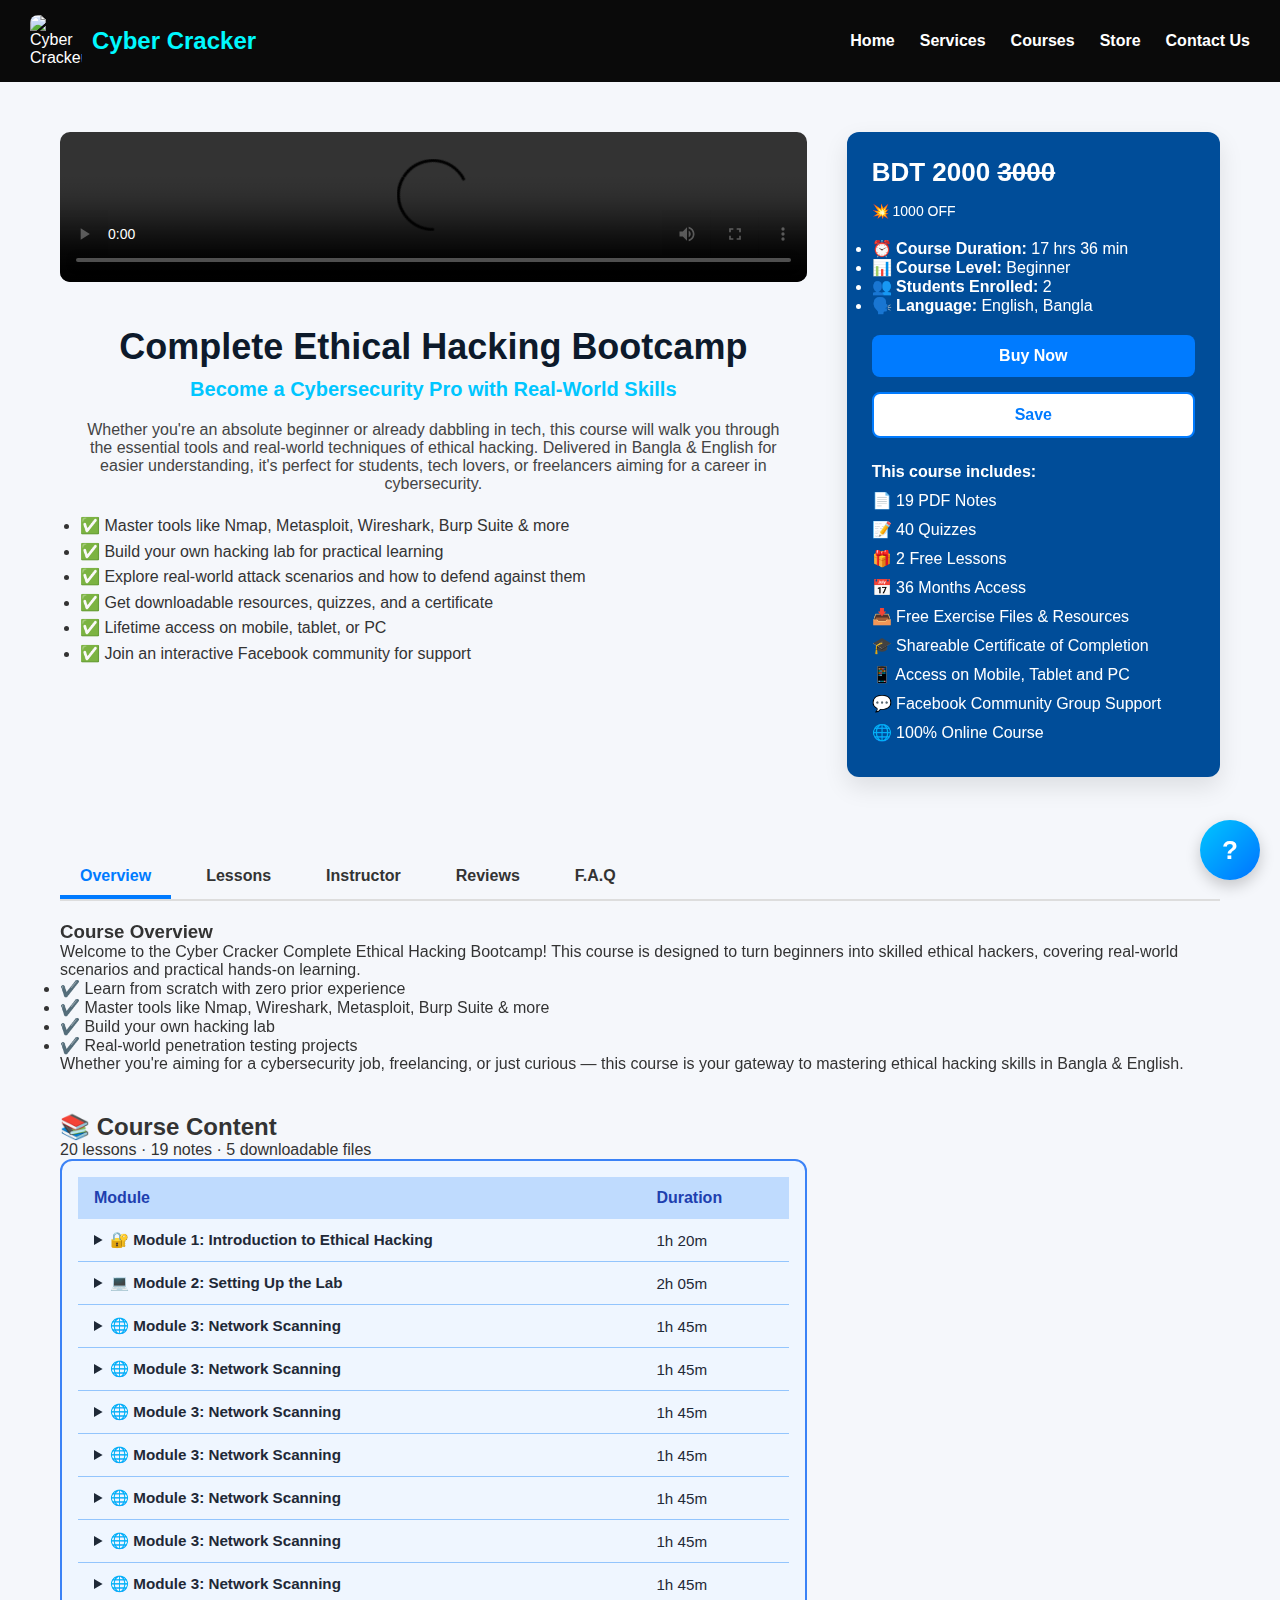
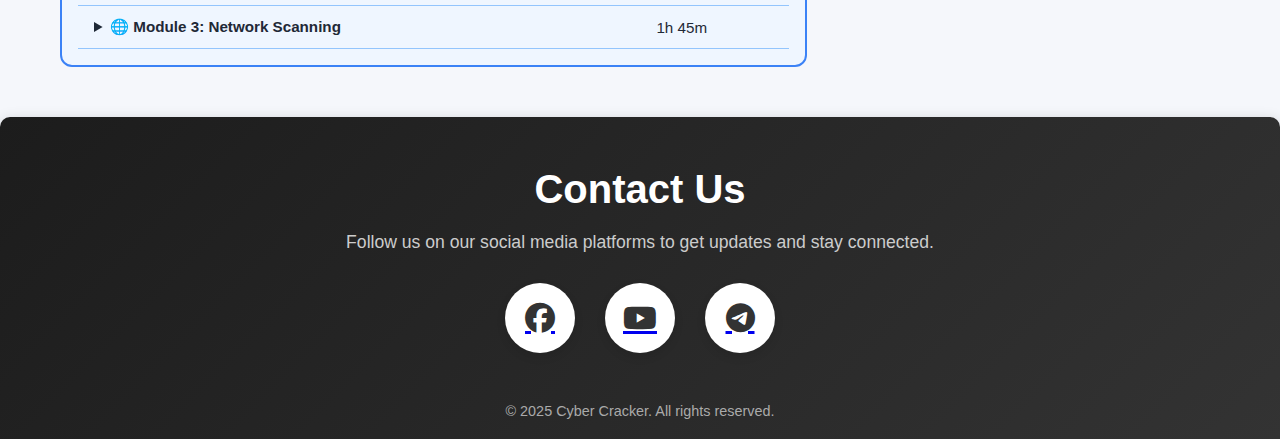
==== course.html @ 9223b0ef "Add files via upload" ====
<!DOCTYPE html>
<html lang="en">
<head>
  <meta charset="UTF-8" />
  <meta name="viewport" content="width=device-width, initial-scale=1.0" />
  <title>Cyber Cracker Course Page</title>
  <link rel="stylesheet" href="styles.css" />
  <script src="https://kit.fontawesome.com/yourkitid.js" crossorigin="anonymous"></script>
  <link href="https://fonts.googleapis.com/css2?family=Inter:wght@400;600;700&display=swap" rel="stylesheet">
  <link rel="stylesheet" href="https://cdnjs.cloudflare.com/ajax/libs/font-awesome/6.5.0/css/all.min.css">
  <style>
    
    * {
      margin: 0;
      padding: 0;
      box-sizing: border-box;
      font-family: 'Inter', sans-serif;
    }

    body {
      background-color: #f5f7fb;
      color: #333;
    }

    header {
      background-color: #0d1a2b;
      padding: 20px;
      display: flex;
      justify-content: space-between;
      align-items: center;
      color: white;
    }
    

    nav ul {
      list-style: none;
      display: flex;
      gap: 20px;
    }

    nav ul li a {
      color: white;
      text-decoration: none;
      font-weight: 600;
    }

    main {
      max-width: 1200px;
      margin: 30px auto;
      padding: 20px;
      display: grid;
      grid-template-columns: 2fr 1fr;
      gap: 40px;
    }

    .video-wrapper iframe, .video-wrapper video {
      width: 100%;
      border-radius: 10px;
    }

    .course-info-box {
      background-color: #004d99;
      color: white;
      padding: 25px;
      border-radius: 12px;
      box-shadow: 0 10px 25px rgba(0, 0, 0, 0.1);
      position: sticky;
      top: 20px;
    }

    .course-info-box h2 {
      font-size: 26px;
      margin-bottom: 15px;
    }

    .price-tag {
      font-size: 22px;
      font-weight: bold;
    }

    .price-tag del {
      color: #ccc;
      margin-left: 10px;
      font-size: 16px;
    }

    .tag-line {
      font-size: 14px;
      margin: 15px 0;
    }

    .go-to-cart, .save-btn {
      display: block;
      width: 100%;
      padding: 12px;
      font-size: 16px;
      font-weight: 600;
      border-radius: 8px;
      margin-top: 15px;
      text-align: center;
    }

    .go-to-cart {
      background-color: #007bff;
      color: white;
      border: none;
    }

    .save-btn {
      background-color: white;
      color: #007bff;
      border: 2px solid #007bff;
    }

    .course-includes {
      margin-top: 25px;
    }

    .course-includes li {
      margin-bottom: 10px;
      list-style: none;
      display: flex;
      align-items: center;
      gap: 10px;
    }

    .course-includes i {
      color: #fff;
    }

    .course-tabs {
      grid-column: span 2;
      margin-top: 40px;
    }

    .tabs {
      display: flex;
      gap: 15px;
      border-bottom: 2px solid #ddd;
      margin-bottom: 20px;
    }

    .tab {
      padding: 10px 20px;
      cursor: pointer;
      font-weight: 600;
    }

    .tab.active {
      border-bottom: 4px solid #007bff;
      color: #007bff;
    }

    .tab-content {
      display: none;
    }

    .tab-content.active {
      display: block;
    }

    footer {
      background: #0d1a2b;
      color: white;
      text-align: center;
      padding: 20px 0;
      margin-top: 40px;
    }

    @media screen and (max-width: 768px) {
      main {
        grid-template-columns: 1fr;
      }

      .course-tabs {
        grid-column: span 1;
      }
    }

    .tab-content {
  transition: opacity 0.4s ease-in-out;
  opacity: 0;
  transform: translateY(10px);
}

.tab-content.active {
  opacity: 1;
  transform: translateY(0);
}

.tab:hover {
  color: #0059ff;
  transition: color 0.3s ease;
}

.review {
  background-color: #ffffff;
  border: 1px solid #ddd;
  border-left: 4px solid #007bff;
  padding: 15px;
  border-radius: 8px;
  margin-bottom: 20px;
  animation: fadeIn 0.5s ease-in;
}

.review-header {
  display: flex;
  justify-content: space-between;
  margin-bottom: 8px;
}

.stars {
  color: gold;
  font-size: 18px;
}

.faq-item {
  background-color: #eef4fb;
  padding: 15px 20px;
  margin-bottom: 15px;
  border-radius: 8px;
  border-left: 4px solid #00c6ff;
}

.faq-item h4 {
  margin-bottom: 6px;
  color: #004d99;
}

@keyframes fadeIn {
  from {
    opacity: 0;
    transform: translateY(8px);
  }
  to {
    opacity: 1;
    transform: translateY(0);
  }
}




  </style>
</head>
<body>
  <!-- Navbar -->
    
      
  <nav style="display: flex; justify-content: space-between; align-items: center; padding: 15px 30px; background-color: #0a0a0a; color: white; position: sticky; top: 0; z-index: 999;">
    
    <!-- Logo and Brand -->
    <div style="display: flex; align-items: center;">
        <img src="images/logo.png" alt="Cyber Cracker Logo" style="height: 52px; width: 52px; margin-right: 10px; border-radius: 8px;">
        <span style="font-size: 24px; font-weight: bold; color: #00f9ff;">Cyber Cracker</span>
    </div>

   

    <!-- Navigation Links -->
    <ul class="nav-links" style="list-style: none; display: flex; gap: 25px; margin: 0; padding: 0;">
        <li><a href="index.html" style="color: white; text-decoration: none;">Home</a></li>
        <li><a href="index.html" style="color: white; text-decoration: none;">Services</a></li>
        <li><a href="index.html" style="color: white; text-decoration: none;">Courses</a></li>
        <li><a href="store.html" style="color: white; text-decoration: none;">Store</a></li>
        <li><a href="#contact" style="color: white; text-decoration: none;">Contact Us</a></li>
    </ul>

    <link rel="stylesheet" href="styles.css" />

    

</nav>



  <main>
    <div class="video-wrapper">
      <video src="preview.mp4" controls></video>
      
      <div class="course-title" style="text-align: center; margin-top: 40px; margin-bottom: 40px; padding: 0 20px; animation: fadeIn 1s ease-in-out;">
        <h1 style="font-size: 36px; color: #0d1a2b; font-weight: 700;">Complete Ethical Hacking Bootcamp</h1>
        <p style="font-size: 20px; color: #00c6ff; font-weight: 600; margin-top: 10px;">Become a Cybersecurity Pro with Real-World Skills</p>
        <p style="font-size: 16px; color: #444; max-width: 800px; margin: 20px auto 10px;">
          Whether you're an absolute beginner or already dabbling in tech, this course will walk you through the essential tools and real-world techniques of ethical hacking. Delivered in Bangla & English for easier understanding, it's perfect for students, tech lovers, or freelancers aiming for a career in cybersecurity.
        </p>
        <ul style="max-width: 800px; margin: 20px auto 0; text-align: left; font-size: 16px; color: #333; line-height: 1.6;">
          <li>✅ Master tools like Nmap, Metasploit, Wireshark, Burp Suite & more</li>
          <li>✅ Build your own hacking lab for practical learning</li>
          <li>✅ Explore real-world attack scenarios and how to defend against them</li>
          <li>✅ Get downloadable resources, quizzes, and a certificate</li>
          <li>✅ Lifetime access on mobile, tablet, or PC</li>
          <li>✅ Join an interactive Facebook community for support</li>
        </ul>
      </div>
      
      <style>
      @keyframes fadeIn {
        0% {
          opacity: 0;
          transform: translateY(20px);
        }
        100% {
          opacity: 1;
          transform: translateY(0);
        }
      }
      </style>
      
    </div>

    

    <div class="course-info-box">
      <h2>BDT 2000 <del>3000</del></h2>
      <p class="tag-line">💥 1000 OFF</p>
      <ul style="margin: 20px 0;">
        <li>⏰ <strong>Course Duration:</strong> 17 hrs 36 min</li>
        <li>📊 <strong>Course Level:</strong> Beginner</li>
        <li>👥 <strong>Students Enrolled:</strong> 2</li>
        <li>🗣️ <strong>Language:</strong> English, Bangla</li>
      </ul>

      
    
      <button class="go-to-cart">Buy Now</button>
      <button class="save-btn">Save</button>
    
      <div class="course-includes">
        <h4 style="margin: 20px 0 10px;">This course includes:</h4>
        <ul>
          <li>📄 19 PDF Notes</li>
          <li>📝 40 Quizzes</li>
          <li>🎁 2 Free Lessons</li>
          <li>📅 36 Months Access</li>
          <li>📥 Free Exercise Files & Resources</li>
          <li>🎓 Shareable Certificate of Completion</li>
          <li>📱 Access on Mobile, Tablet and PC</li>
          <li>💬 Facebook Community Group Support</li>
          <li>🌐 100% Online Course</li>
        </ul>
      </div>


    
      
      
    </div>

    
   
    
    

    <div class="course-tabs">
      <div class="tabs">
        <div class="tab active" data-tab="overview">Overview</div>
        <div class="tab" data-tab="lessons">Lessons</div>
        <div class="tab" data-tab="instructor">Instructor</div>
        <div class="tab" data-tab="reviews">Reviews</div>
        <div class="tab" data-tab="faq">F.A.Q</div>
      </div>
      <div class="tab-content active" id="overview">
        
          <h3>Course Overview</h3>
          <p>Welcome to the Cyber Cracker Complete Ethical Hacking Bootcamp! This course is designed to turn beginners into skilled ethical hackers, covering real-world scenarios and practical hands-on learning.</p>
          <ul>
            <li>✔️ Learn from scratch with zero prior experience</li>
            <li>✔️ Master tools like Nmap, Wireshark, Metasploit, Burp Suite & more</li>
            <li>✔️ Build your own hacking lab</li>
            <li>✔️ Real-world penetration testing projects</li>
          </ul>
          <p>Whether you're aiming for a cybersecurity job, freelancing, or just curious — this course is your gateway to mastering ethical hacking skills in Bangla & English.</p>
        </div>
        <!-- rest of your content -->
      </div>
      
      <div class="tab-content" id="lessons">
        <h3>Course Lessons</h3>
        <ol>
          <li>🔍 Introduction to Ethical Hacking</li>
          <li>💻 Setting Up Kali Linux & Termux</li>
          <li>🌐 Network Scanning with Nmap</li>
          <li>🛠 Vulnerability Analysis with OpenVAS</li>
          <li>🧪 Exploitation Basics (Metasploit)</li>
          <li>🔐 Website Hacking & Bug Bounty Tips</li>
          <li>📂 File & Malware Analysis</li>
          <li>🧑‍💼 Freelancing & Career Path in Cybersecurity</li>
        </ol>
        <p><em>+ 25 more interactive modules & bonus case studies!</em></p>
      </div>
      
      <div class="tab-content" id="instructor">
        <h3>Meet Your Instructor</h3>
        <div style="display: flex; gap: 20px; align-items: center;">
          <img src="images/profile.jpg" alt="Instructor" style="width: 100px; border-radius: 50%;">
          <div>
            <h4>Rubaeat Farhan</h4>
            <p>Cybersecurity Expert & Ethical Hacking Mentor</p>
            <p>With 7+ years of hands-on experience in ethical hacking, bug bounty, and teaching, Farhan has helped thousands of students start their journey into cybersecurity. He makes complex topics simple and fun!</p>
          </div>
        </div>
      </div>
      
      <div class="tab-content" id="reviews">
        <h3>Student Reviews</h3>
        <div class="review">
          <div class="review-header">
            <strong>Tanvir Ahmed</strong>
            <div class="stars">⭐⭐⭐⭐⭐</div>
          </div>
          <p>This course is truly amazing! It helped me understand networking and ethical hacking clearly, especially in Bangla. Thank you Cyber Cracker!</p>
        </div>
      
        <div class="review">
          <div class="review-header">
            <strong>Nusrat Jahan</strong>
            <div class="stars">⭐⭐⭐⭐</div>
          </div>
          <p>The instructor explains everything clearly and practically. A few modules could have more examples, but overall it's a great course!</p>
        </div>
      
        <div class="review">
          <div class="review-header">
            <strong>Raihan Chowdhury</strong>
            <div class="stars">⭐⭐⭐⭐⭐</div>
          </div>
          <p>I never thought I’d understand hacking concepts this easily! The interactive lessons and downloadable resources are so helpful.</p>
        </div>
      </div>
      </div>
      
      <div class="tab-content" id="faq">
        <h3>Frequently Asked Questions</h3>
        <div class="faq-item">
          <h4>🔹 Do I need prior experience in hacking or programming?</h4>
          <p>Nope! This course is beginner-friendly. You’ll learn everything step by step.</p>
        </div>
      
        <div class="faq-item">
          <h4>🔹 Will I get a certificate after completing the course?</h4>
          <p>Yes, a shareable digital certificate will be awarded upon completion.</p>
        </div>
      
        <div class="faq-item">
          <h4>🔹 Can I access the course on mobile?</h4>
          <p>Absolutely! This course is optimized for desktop, tablet, and mobile viewing.</p>
        </div>
      
        <div class="faq-item">
          <h4>🔹 Is there any community support?</h4>
          <p>Yes! Join our active Facebook group and Telegram channel for peer and mentor support.</p>
        </div>
      </div>

      
      

   
    
    
    

    <script>
      const tabs = document.querySelectorAll('.tab');
      const contents = document.querySelectorAll('.tab-content');
    
      tabs.forEach(tab => {
        tab.addEventListener('click', () => {
          tabs.forEach(t => t.classList.remove('active'));
          contents.forEach(c => {
            c.classList.remove('active');
            c.style.display = 'none';
          });
    
          tab.classList.add('active');
          const activeContent = document.getElementById(tab.dataset.tab);
          activeContent.style.display = 'block';
    
          // Delay for animation effect
          setTimeout(() => {
            activeContent.classList.add('active');
          }, 10);
        });
      });
    </script>

<div class="max-w-4xl mx-auto mt-10 p-6 bg-white rounded-2xl shadow-lg">
  <h2 class="text-2xl font-bold text-gray-800 mb-4">📚 Course Content</h2>
  <p class="text-gray-600 mb-6">20 lessons · 19 notes · 5 downloadable files</p>

  <!-- Table Container -->
  <div class="course-table-container">
    <table class="course-table">
      <thead>
        <tr class="table-header">
          <th class="py-3 px-4">Module</th>
          <th class="py-3 px-4">Duration</th>
        </tr>
      </thead>
      <tbody class="table-body">
        
        <tr class="table-row">
          <td class="py-3 px-4">
            <details class="module-details">
              <summary class="module-summary">🔐 Module 1: Introduction to Ethical Hacking</summary>
              <ul class="ml-5 mt-2 list-disc text-sm text-gray-600">
                <li>What is Ethical Hacking?</li>
                <li>Types of Hackers</li>
                <li>Ethics and Laws</li>
              </ul>
            </details>
          </td>
          <td class="py-3 px-4">1h 20m</td>
        </tr>

        <tr class="table-row">
          <td class="py-3 px-4">
            <details class="module-details">
              <summary class="module-summary">💻 Module 2: Setting Up the Lab</summary>
              <ul class="ml-5 mt-2 list-disc text-sm text-gray-600">
                <li>Installing Kali Linux</li>
                <li>Using Termux on Android</li>
                <li>Virtual Machine Basics</li>
              </ul>
            </details>
          </td>
          <td class="py-3 px-4">2h 05m</td>
        </tr>

        <tr class="table-row">
          <td class="py-3 px-4">
            <details class="module-details">
              <summary class="module-summary">🌐 Module 3: Network Scanning</summary>
              <ul class="ml-5 mt-2 list-disc text-sm text-gray-600">
                <li>Nmap Basics</li>
                <li>Scanning Types</li>
                <li>Understanding Ports</li>
              </ul>
            </details>
          </td>
          <td class="py-3 px-4">1h 45m</td>
        </tr>

        <tr class="table-row">
          <td class="py-3 px-4">
            <details class="module-details">
              <summary class="module-summary">🌐 Module 3: Network Scanning</summary>
              <ul class="ml-5 mt-2 list-disc text-sm text-gray-600">
                <li>Nmap Basics</li>
                <li>Scanning Types</li>
                <li>Understanding Ports</li>
              </ul>
            </details>
          </td>
          <td class="py-3 px-4">1h 45m</td>
        </tr>

        <tr class="table-row">
          <td class="py-3 px-4">
            <details class="module-details">
              <summary class="module-summary">🌐 Module 3: Network Scanning</summary>
              <ul class="ml-5 mt-2 list-disc text-sm text-gray-600">
                <li>Nmap Basics</li>
                <li>Scanning Types</li>
                <li>Understanding Ports</li>
              </ul>
            </details>
          </td>
          <td class="py-3 px-4">1h 45m</td>
        </tr>

        <tr class="table-row">
          <td class="py-3 px-4">
            <details class="module-details">
              <summary class="module-summary">🌐 Module 3: Network Scanning</summary>
              <ul class="ml-5 mt-2 list-disc text-sm text-gray-600">
                <li>Nmap Basics</li>
                <li>Scanning Types</li>
                <li>Understanding Ports</li>
              </ul>
            </details>
          </td>
          <td class="py-3 px-4">1h 45m</td>
        </tr>

        <tr class="table-row">
          <td class="py-3 px-4">
            <details class="module-details">
              <summary class="module-summary">🌐 Module 3: Network Scanning</summary>
              <ul class="ml-5 mt-2 list-disc text-sm text-gray-600">
                <li>Nmap Basics</li>
                <li>Scanning Types</li>
                <li>Understanding Ports</li>
              </ul>
            </details>
          </td>
          <td class="py-3 px-4">1h 45m</td>
        </tr>

        <tr class="table-row">
          <td class="py-3 px-4">
            <details class="module-details">
              <summary class="module-summary">🌐 Module 3: Network Scanning</summary>
              <ul class="ml-5 mt-2 list-disc text-sm text-gray-600">
                <li>Nmap Basics</li>
                <li>Scanning Types</li>
                <li>Understanding Ports</li>
              </ul>
            </details>
          </td>
          <td class="py-3 px-4">1h 45m</td>
        </tr>

        <tr class="table-row">
          <td class="py-3 px-4">
            <details class="module-details">
              <summary class="module-summary">🌐 Module 3: Network Scanning</summary>
              <ul class="ml-5 mt-2 list-disc text-sm text-gray-600">
                <li>Nmap Basics</li>
                <li>Scanning Types</li>
                <li>Understanding Ports</li>
              </ul>
            </details>
          </td>
          <td class="py-3 px-4">1h 45m</td>
        </tr>

        <tr class="table-row">
          <td class="py-3 px-4">
            <details class="module-details">
              <summary class="module-summary">🌐 Module 3: Network Scanning</summary>
              <ul class="ml-5 mt-2 list-disc text-sm text-gray-600">
                <li>Nmap Basics</li>
                <li>Scanning Types</li>
                <li>Understanding Ports</li>
              </ul>
            </details>
          </td>
          <td class="py-3 px-4">1h 45m</td>
        </tr>

      

        <!-- Add more modules here as needed -->

      </tbody>
    </table>
  </div>
</div>

<!-- Custom CSS -->
<style>
  /* Container */
  .course-table-container {
    border: 2px solid #3b82f6;
    border-radius: 0.75rem;
    padding: 1rem;
    background-color: #eff6ff;
    animation: fadeIn 1s ease-in-out;
  }

  /* Table Styling */
  .course-table {
    width: 100%;
    border-collapse: collapse;
    animation: fadeIn 1.5s ease-in-out;
  }

  /* Table Header */
  .table-header {
    background-color: #bfdbfe;
    color: #1e40af;
    text-align: left;
  }

  .table-header th {
    padding: 0.75rem 1rem;
    font-size: 1rem;
    font-weight: 600;
  }

  /* Table Row */
  .table-row {
    border-bottom: 1px solid #93c5fd;
    transition: transform 0.2s ease-in-out;
  }

  .table-row:hover {
    background-color: #dbeafe;
    transform: translateX(5px); /* Subtle shift on hover */
  }

  /* Module Details Animation */
  details {
    cursor: pointer;
    transition: max-height 0.3s ease-out;
    overflow: hidden;
  }

  .module-summary {
    font-weight: 600;
    transition: color 0.3s ease;
  }

  .module-summary:hover {
    color: #3b82f6;
  }

  /* Fade in animation for table rows */
  @keyframes fadeIn {
    from {
      opacity: 0;
    }
    to {
      opacity: 1;
    }
  }

  /* Style for collapsed details (initially hidden content) */
  details[open] {
    animation: slideIn 0.3s ease-out;
  }

  details[open] ul {
    padding-left: 1rem;
    opacity: 1;
  }

  /* Animation when opening details */
  @keyframes slideIn {
    from {
      max-height: 0;
      opacity: 0;
    }
    to {
      max-height: 1000px;
      opacity: 1;
    }
  }

  /* Row text styling */
  .table-row td {
    padding: 0.75rem 1rem;
    font-size: 0.95rem;
    color: #1f2937;
  }

  /* Table Body */
  .table-body {
    color: #1f2937;
  }

  /* Module Details */
  details[open] summary {
    font-weight: bold;
  }
</style>

<!-- Custom JavaScript -->
<script>
  // Add a smooth animation to the details element when expanding or collapsing
  const detailsElements = document.querySelectorAll('details');

  detailsElements.forEach(detail => {
    detail.addEventListener('toggle', () => {
      if (detail.open) {
        detail.style.transition = 'max-height 0.3s ease-out';
      }
    });
  });
</script>


    
   
    
  </main>

  <!-- Contact Section -->
<section id="contact" class="contact-section">
  <div class="contact-content">
      <h2 class="third-title">Contact Us</h2>
      <p class="contact-description">Follow us on our social media platforms to get updates and stay connected.</p>
      
      <div class="social-links">
          <a href="https://www.facebook.com/profile.php?id=61560776773210" target="_blank" class="social-link">
              <i class="fab fa-facebook"></i>
          </a>
          <a href="https://youtube.com/@cybercracker123?si=l2vcrTGrDZESNWYc" target="_blank" class="social-link">
              <i class="fab fa-youtube"></i>
          </a>
          <a href="https://t.me/cybercracker123" target="_blank" class="social-link">
              <i class="fab fa-telegram"></i>
          </a>
      </div>
  </div>

  <div class="copyright">
      <p>&copy; 2025 Cyber Cracker. All rights reserved.</p>
  </div>
</section>

<style>
  /* Contact Section */
  .contact-section {
      background: linear-gradient(135deg, #1c1c1c, #333);
      padding: 50px 20px 0;
      text-align: center;
      border-radius: 10px 10px 0 0;
      box-shadow: 0 4px 15px rgba(0, 0, 0, 0.2);
  }

  .contact-content {
      padding-bottom: 30px;
  }

  .third-title {
      font-size: 2.5rem;
      font-weight: 700;
      color: #fff;
      margin-bottom: 20px;
      animation: fadeInUp 1s ease-out;
  }

  .contact-description {
      color: #ccc;
      font-size: 1.1rem;
      margin-bottom: 30px;
      animation: fadeInUp 1.2s ease-out;
  }

  .social-links {
      display: flex;
      justify-content: center;
      gap: 30px;
      animation: fadeInUp 1.5s ease-out;
  }

  .social-link {
      display: flex;
      align-items: center;
      justify-content: center;
      transition: transform 0.3s ease, box-shadow 0.3s ease;
      border-radius: 50%;
      width: 70px;
      height: 70px;
      background: #fff;
      box-shadow: 0 4px 10px rgba(0, 0, 0, 0.1);
  }

  .social-link i {
      font-size: 30px;
      color: #333;
      transition: color 0.3s ease, transform 0.3s ease;
  }

  .social-link:hover {
      transform: translateY(-5px);
      box-shadow: 0 10px 15px rgba(0, 0, 0, 0.2);
  }

  .social-link:hover i {
      color: #fff;
      transform: scale(1.1);
  }

  .fab.fa-facebook:hover {
      color: #4267B2;
  }

  .fab.fa-youtube:hover {
      color: #FF0000;
  }

  .fab.fa-telegram:hover {
      color: #0088cc;
  }

  /* Copyright */
  .copyright {
      padding: 20px 0;
      background-color: linear-gradient(135deg, #1c1c1c, #333);
      color: #aaa;
      font-size: 0.9rem;
      
  }

  .copyright p {
      margin: 0;
  }
</style>

  


  <script src="https://kit.fontawesome.com/yourkitid.js" crossorigin="anonymous"></script>
</body>
</html>

<!DOCTYPE html>
<html lang="en">
<head>
  <meta charset="UTF-8">
  <title>Helpline Widget</title>
  <style>
    /* ========== General Reset ========== */
    * {
      box-sizing: border-box;
      font-family: 'Segoe UI', sans-serif;
      margin: 0;
      padding: 0;
    }

    /* ========== Helpline Button ========== */
    #helpline-button {
      position: fixed;
      bottom: 20px;
      right: 20px;
      background: linear-gradient(135deg, #00c6ff, #0072ff);
      color: white;
      border: none;
      border-radius: 50%;
      width: 60px;
      height: 60px;
      font-size: 26px;
      font-weight: bold;
      cursor: pointer;
      z-index: 1000;
      box-shadow: 0 6px 15px rgba(0, 0, 0, 0.2);
      transition: transform 0.3s ease;
    }

    #helpline-button:hover {
      transform: scale(1.1);
    }

    /* ========== Chat Popup Box ========== */
    #chat-popup {
      position: fixed;
      bottom: 90px;
      right: 20px;
      width: 320px;
      background: #ffffff;
      border-radius: 12px;
      box-shadow: 0 10px 25px rgba(0, 0, 0, 0.25);
      display: none;
      flex-direction: column;
      padding: 15px;
      z-index: 999;
      animation: fadeSlideUp 0.4s ease-out;
    }

    @keyframes fadeSlideUp {
      from { opacity: 0; transform: translateY(20px); }
      to { opacity: 1; transform: translateY(0); }
    }

    .question {
      background: #f0f4ff;
      color: #003f8a;
      padding: 12px;
      margin: 8px 0;
      border-radius: 10px;
      cursor: pointer;
      transition: background 0.3s ease;
      font-weight: 500;
    }

    .question:hover {
      background: #d6e4ff;
    }

    .answer {
      background: #eaf5ff;
      color: #333;
      padding: 10px;
      margin-top: 5px;
      margin-bottom: 10px;
      border-left: 4px solid #0072ff;
      border-radius: 8px;
      font-size: 14px;
      display: none;
      animation: fadeIn 0.3s ease-in;
    }

    @keyframes fadeIn {
      from { opacity: 0; transform: translateX(-10px); }
      to { opacity: 1; transform: translateX(0); }
    }

    /* ========== Responsive ========== */
    @media screen and (max-width: 500px) {
      #chat-popup {
        width: 90%;
        right: 5%;
      }

      #helpline-button {
        bottom: 15px;
        right: 15px;
      }
    }
  </style>
</head>
<body>

<!-- Helpline Floating Button -->
<button id="helpline-button">?</button>

<!-- Chat Popup -->
<div id="chat-popup">
  <div class="question" onclick="toggleAnswer(0)">❓ How do I reset my password?</div>
  <div class="answer">Click "Forgot Password" on the login page and follow the instructions.</div>

  <div class="question" onclick="toggleAnswer(1)">📞 How to contact support?</div>
  <div class="answer">You can reach us at <strong>support@example.com</strong> or call +123-456-7890.</div>

  <div class="question" onclick="toggleAnswer(2)">🛒 Where is my order history?</div>
  <div class="answer">Go to your Profile > Orders section to view your full order history.</div>

  <div class="question" onclick="toggleAnswer(3)">🌐 How to change language settings?</div>
  <div class="answer">Visit Settings > Language and select your preferred language.</div>
</div>

<!-- JavaScript -->
<script>
  const helplineButton = document.getElementById("helpline-button");
  const chatPopup = document.getElementById("chat-popup");

  helplineButton.addEventListener("click", () => {
    chatPopup.style.display = (chatPopup.style.display === "flex") ? "none" : "flex";
  });

  function toggleAnswer(index) {
    const answers = document.querySelectorAll(".answer");
    answers.forEach((answer, i) => {
      if (i === index) {
        answer.style.display = answer.style.display === "block" ? "none" : "block";
      } else {
        answer.style.display = "none";
      }
    });
  }
</script>

</body>
</html>






    <script src="script.js"></script> <!-- Link JavaScript -->
</body>
</html>
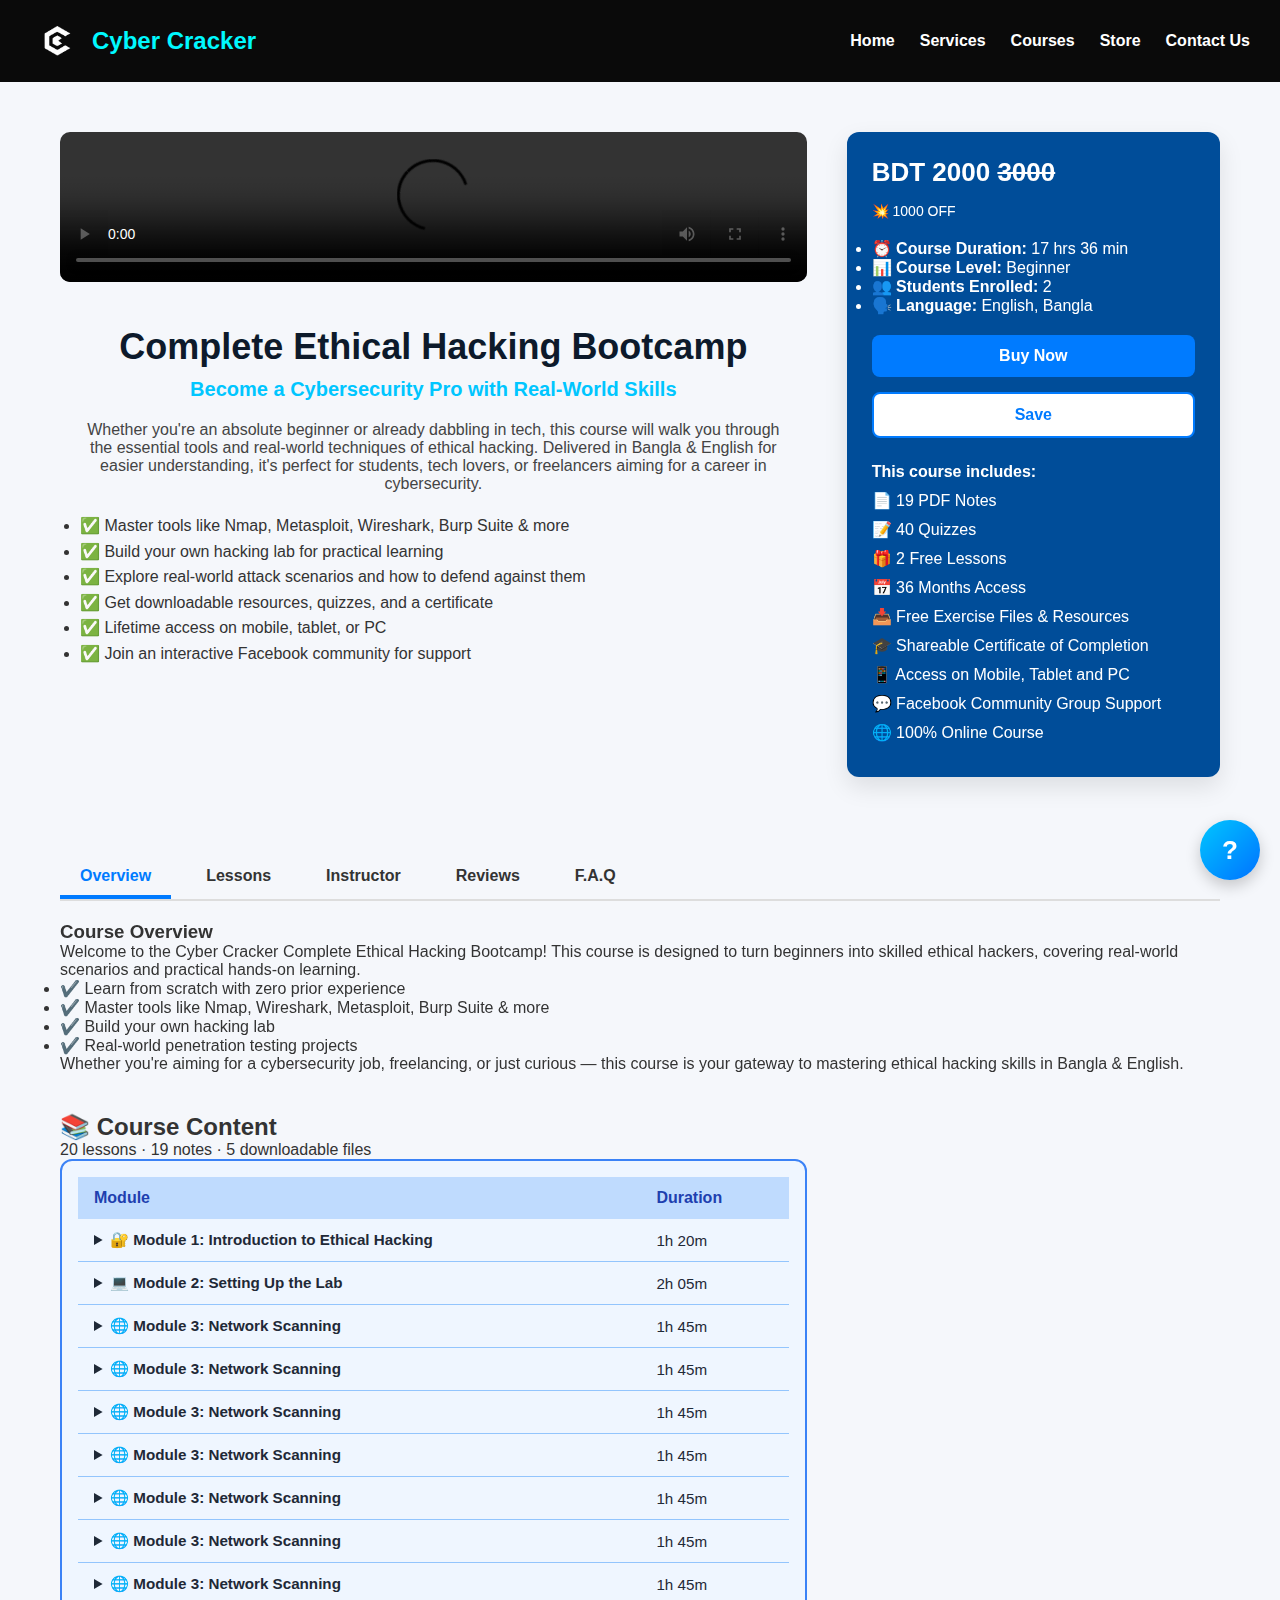
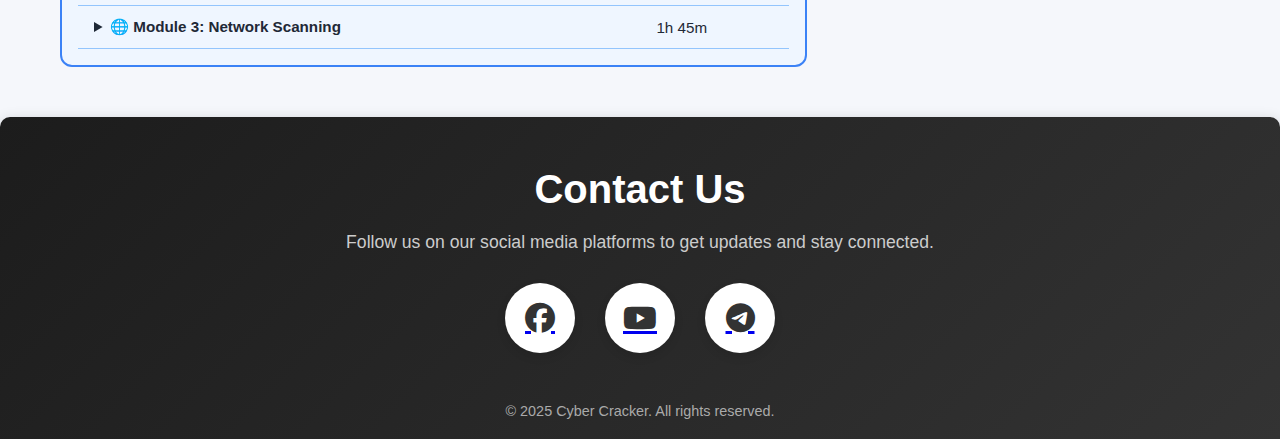
==== commit b002896b: "Update course.html" ====
--- a/course.html
+++ b/course.html
@@ -251,7 +251,7 @@
     
     <!-- Logo and Brand -->
     <div style="display: flex; align-items: center;">
-        <img src="images/logo.png" alt="Cyber Cracker Logo" style="height: 52px; width: 52px; margin-right: 10px; border-radius: 8px;">
+        <img src="logo.png" alt="Cyber Cracker Logo" style="height: 52px; width: 52px; margin-right: 10px; border-radius: 8px;">
         <span style="font-size: 24px; font-weight: bold; color: #00f9ff;">Cyber Cracker</span>
     </div>
 
